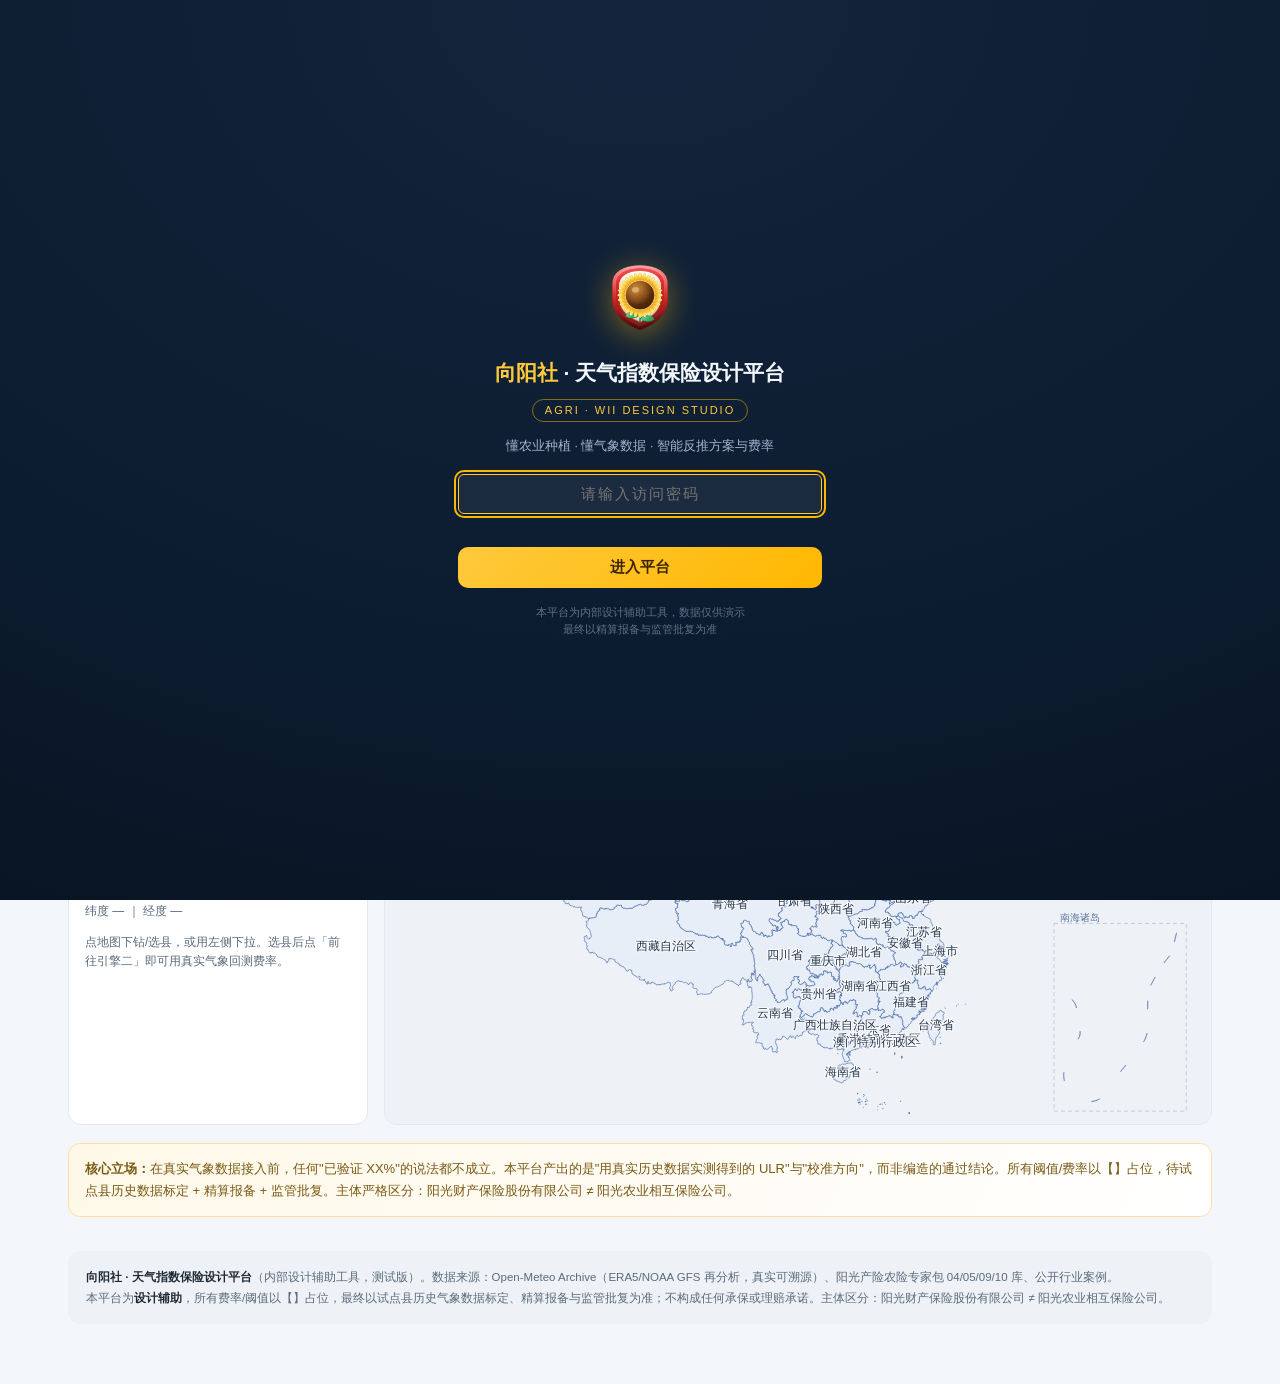
==== index.html @ 11b44c89 "天气指数保险设计平台 · 34 作物物候引擎首版" ====
<!DOCTYPE html>
<html lang="zh-CN">
<head>
<meta charset="utf-8">
<meta name="viewport" content="width=device-width,initial-scale=1,viewport-fit=cover">
<title>向阳社 · 天气指数保险设计平台</title>
<meta name="description" content="懂农业种植、懂气象数据：需求反推保险方案、方案测算保险费率">
<link rel="stylesheet" href="assets/css/app.css">
<!-- 访问门禁（须最先加载，登录前挡住页面） -->
<script src="assets/js/gate.js"></script>
<style id="cm-style">
.cropmap{border:1px solid #2c3e50;border-radius:8px;padding:10px 12px;background:#12181f;color:#dfe6ee;font-size:13px}
.cm-head{font-weight:700;font-size:14px;margin-bottom:4px;color:#fff}
.cm-sum{font-weight:400;color:#7fb3d5;font-size:12px;margin-left:8px}
.cm-note{color:#9aa7b4;font-size:12px;margin-bottom:8px;line-height:1.5}
.cm-table{width:100%;border-collapse:collapse;font-size:12px}
.cm-table th{text-align:left;padding:4px 6px;border-bottom:1px solid #34495e;color:#8fa5b8;font-weight:600}
.cm-table td{padding:3px 6px;border-bottom:1px solid #1e2730}
.cm-table tr.cm-ok td:nth-child(6){color:#58d68d;font-weight:700}
.cm-table tr.cm-mid td:nth-child(6){color:#f5b041;font-weight:700}
.cm-table tr.cm-bad td:nth-child(6){color:#ec7063;font-weight:700}
.cm-table tr.cm-off td{color:#5d6d7e}
</style>
</head>
<body>

<header class="topbar">
  <div class="brand">
    <img class="brand-mark" src="assets/img/sunflower-logo.png" alt="向阳社">
    <div class="brand-txt">
      <div class="bn">向阳<em>社</em><span class="bn-sub"> · 天气指数保险设计平台</span></div>
      <div class="bs">Agri WII Design Studio · 懂种植 · 懂气象</div>
    </div>
  </div>
  <nav class="tabs">
    <div class="tab on" data-tab="overview"><span class="tb">总览</span></div>
    <div class="tab" data-tab="market"><span class="tb">行业方案库</span><b>2024-2025</b></div>
    <div class="tab" data-tab="reverse"><span class="tb">需求反推方案</span><b>引擎一</b></div>
    <div class="tab" data-tab="scheme"><span class="tb">方案设计器</span><b>一键成案</b></div>
    <div class="tab" data-tab="rate"><span class="tb">方案测算费率</span><b>引擎二</b></div>
    <div class="tab" data-tab="scenario"><span class="tb">需求场景</span><b>工作台</b></div>
    <div class="tab" data-tab="map"><span class="tb">选点地图</span><b>县级</b></div>
    <div class="tab" data-tab="method"><span class="tb">设计方法论</span></div>
  </nav>
  <div class="top-right">
    <span class="badge-ver">内部设计辅助</span>
    <div class="clock"><span id="clock-date">—</span><b id="clock-time">—</b></div>
    <button class="btn-exit" id="btn-exit" type="button">退出</button>
  </div>
</header>

<div class="main">

  <!-- ========== 总览 ========== -->
  <section class="view on" id="v-overview">
    <div class="hero">
      <h1>把<em>多年气象</em>与<em>作物物候</em>，变成可落地的天气指数保险方案</h1>
      <p>平台围绕两大核心能力构建：① 输入关键需求，反推指数类型、物候窗口、触发阈值与分段赔付函数；② 输入具体方案，调用真实历史气象回测终极赔付率(ULR)与 Bootstrap 费率区间。懂农业种植、懂气象数据，是设计辅助而非精算替代。</p>
      <div class="hero-tags">
        <span class="hero-tag">14 类作物物候 × 灾害耐受</span>
        <span class="hero-tag">6 类气象指数模板</span>
        <span class="hero-tag">6 类业务需求场景</span>
        <span class="hero-tag">全国县级合规边界（DataV 秒开）</span>
        <span class="hero-tag">一键方案设计器</span>
        <span class="hero-tag">Open-Meteo 真实再分析气象</span>
        <span class="hero-tag">Bootstrap 费率区间</span>
        <span class="hero-tag">基差风险农时治理</span>
      </div>
    </div>

    <div class="engine-wrap" style="margin-top:22px">
      <div class="panel">
        <h3>引擎一 · 需求反推方案</h3>
        <div class="ph-sub">输入：作物 / 区域 / 灾害 / 保额与关键需求</div>
        <div class="scroll-note">输出：推荐指数类型、关键物候窗口、触发阈值、分段赔付函数、经验费率区间、基差治理建议。一键送入引擎二测算真实费率。</div>
        <div class="btn-row"><button class="btn primary" onclick="switchTab('reverse')">去反推方案 →</button></div>
      </div>
      <div class="panel">
        <h3>引擎二 · 方案测算费率</h3>
        <div class="ph-sub">输入：县区 / 保险期间 / 责任 / 触发阈值 / 分段赔付 / 保额</div>
        <div class="scroll-note">输出：真实历史回测的期望年赔付率、纯费率 Bootstrap 区间、建议综合费率、ULR 与校准建议、逐年赔付率图。数据真实可溯源（非模拟）。</div>
        <div class="btn-row"><button class="btn primary" onclick="switchTab('rate')">去测算费率 →</button></div>
      </div>
    </div>

    <div class="home-map-card">
      <div class="sec-h">业务区域选点地图（全国 · 合规边界）</div>
      <div class="sec-sub">省 → 市 → 县 下钻选点，自动取县级质心填入费率引擎。边界数据：DataV.GeoAtlas（基于国家基础地理信息标准），不依赖外部瓦片底图，秒开稳定。</div>
      <div class="map-wrap">
        <div class="map-side">
          <div class="field"><label>省</label><select id="hm-prov"><option>加载中…</option></select></div>
          <div class="field"><label>市</label><select id="hm-city"><option>—</option></select></div>
          <div class="field"><label>县 / 区</label><select id="hm-county"><option>—</option></select></div>
          <div class="map-sel">已选：<b id="hm-sel">未选择</b></div>
          <div class="map-coord">纬度 <span id="hm-lat">—</span> ｜ 经度 <span id="hm-lon">—</span></div>
          <div class="btn-row" id="hm-action" style="display:none"><button class="btn primary" onclick="switchTab('rate')">前往引擎二测算 →</button></div>
          <div class="scroll-note" id="home-map-status"></div>
          <div class="scroll-note">点地图下钻/选县，或用左侧下拉。选县后点「前往引擎二」即可用真实气象回测费率。</div>
        </div>
        <div class="map-main">
          <div class="map-toolbar"><button class="btn ghost sm" id="hm-back">返回上级</button></div>
          <canvas id="homemap" class="map-canvas"></canvas>
        </div>
      </div>
    </div>

    <div class="callout" style="margin-top:18px">
      <b>核心立场：</b>在真实气象数据接入前，任何"已验证 XX%"的说法都不成立。本平台产出的是"用真实历史数据实测得到的 ULR"与"校准方向"，而非编造的通过结论。所有阈值/费率以【】占位，待试点县历史数据标定 + 精算报备 + 监管批复。主体严格区分：阳光财产保险股份有限公司 ≠ 阳光农业相互保险公司。
    </div>
  </section>

  <!-- ========== 行业方案库 ========== -->
  <section class="view" id="v-market">
    <div class="sec-h">市面天气指数保险设计方案库</div>
    <div class="sec-sub">基于公开资料梳理（2024-2025 国内试点 + 印度 RWBCIS / 肯尼亚 / 墨西哥 等），用于对标与启发，非本公司产品承诺。</div>
    <div class="market-filter" id="market-filter">
      <label>范围 <select id="mf-scope">
        <option value="">全部</option><option value="国内">国内试点/政策</option><option value="国际">国际</option><option value="方法论">方法论</option></select></label>
      <label>关键词 <input id="mf-kw" type="text" placeholder="作物/灾害，如 水稻/连阴雨"></label>
      <span class="mf-count" id="mf-count"></span>
    </div>
    <div class="market-grid" id="market-grid"></div>
  </section>

  <!-- ========== 引擎一：需求反推方案 ========== -->
  <section class="view" id="v-reverse">
    <div class="sec-h">引擎一 · 需求反推保险方案</div>
    <div class="sec-sub">输入关键需求，反推可落地的天气指数保险方案（纯气象指数触发，遥感仅作校验/校准与佐证）。</div>
    <div class="engine-wrap">
      <div class="panel">
        <h3>关键需求输入</h3>
        <div class="ph-sub">越少信息也能反推；越具体反推越准</div>
        <div class="field"><label>作物</label><select id="rv-crop"></select></div>
        <div class="field"><label>区域气候带（选县自动匹配，亦可手选）</label><select id="rv-zone"></select></div>
        <div class="field"><label>目标区域（省 → 市 → 县，细分到县）</label>
          <div class="row3" style="margin-bottom:5px">
            <select id="rv-prov"><option value="">省</option></select>
            <select id="rv-city"><option value="">市</option></select>
            <select id="rv-county"><option value="">县/区</option></select>
          </div>
          <div class="scroll-note" id="rv-geo-status" style="margin-top:4px">选县后自动匹配气候带，坐标自动送入引擎二取该县真实历史气象</div>
        </div>
        <div class="field"><label>主要灾害（可多选 · 组合设计）</label>
          <div class="chips" id="rv-perils">
            <label class="chip"><input type="checkbox" value="drought" checked>干旱/亏缺</label>
            <label class="chip"><input type="checkbox" value="frost">低温霜冻</label>
            <label class="chip"><input type="checkbox" value="heat">高温热害</label>
            <label class="chip"><input type="checkbox" value="rainy">连阴雨渍涝</label>
            <label class="chip"><input type="checkbox" value="storm">暴雨洪涝</label>
            <label class="chip"><input type="checkbox" value="wind">大风倒伏</label>
          </div>
        </div>
        <div class="field"><label>方案类型（理赔阈值形态）</label><select id="rv-paytype">
          <option value="step">阶梯型理赔阈值（分档查表 · 市场主流）</option>
          <option value="linear">线性理赔阈值（触发→退出线性折算 · RWBCIS式）</option></select></div>
        <div class="field"><label>目标保额（元/亩）</label><input id="rv-sum" type="number" value="400" min="50" step="50"></div>
        <div class="field"><label>期望费率上限（%，可选）</label><input id="rv-cap" type="number" value="" min="0" step="0.5" placeholder="如 6"></div>
        <div class="field"><label>参保对象</label><select id="rv-insured">
          <option>小农户</option><option>种植大户/家庭农场</option><option>合作社/新型经营主体</option><option>制种/龙头企业</option></select></div>
        <div class="check"><input type="checkbox" id="rv-policy" checked><label for="rv-policy" style="margin:0">是否叠加政策性补贴框架</label></div>
        <div class="btn-row" style="margin-top:14px"><button class="btn primary" id="rv-go">反推方案</button>
          <button class="btn ghost" onclick="document.getElementById('reverse-out').style.display='none'">清空</button></div>
      </div>
      <div class="panel">
        <h3>反推结果</h3>
        <div class="ph-sub">方案默认阈值以【】占位，待历史气象标定</div>
        <div id="reverse-out" style="display:none"></div>
        <div id="reverse-empty" class="scroll-note">在左侧填写需求后点击「反推方案」。例如：水稻 + 长江中下游（可细分到县）+ 连阴雨（可多选灾害）+ 保额400 + 阶梯/线性，即可得到抽穗—灌浆窗口的连阴雨指数方案，附全生育期农事农时历与真实受灾机理。</div>
      </div>
    </div>
  </section>

  <!-- ========== 方案设计器 ========== -->
  <section class="view" id="v-scheme">
    <div class="sec-h">方案设计器 · 一键成案（反推 + 真实气象回测校准）</div>
    <div class="sec-sub">输入县（选县自动取县级质心坐标，气象回测走 Open-Meteo 真实再分析，约 25km 网格）、作物、主害/次害、物候窗口、保额与承保面积，平台自动反推指数方案并用历史气象回测校准费率，产出一份可导出/打印的天气指数保险方案。</div>
    <div class="rate-grid">
      <div class="panel">
        <h3>设计输入</h3>
        <div class="field"><label>目标县（选县自动取质心坐标，在线回测）</label>
          <select id="sd-county"><option value="">— 手动输入经纬度 —</option></select></div>
        <div class="row2" style="margin-bottom:10px">
          <div class="field" style="margin:0"><label>纬度(可覆盖)</label><input id="sd-lat" type="number" step="0.01" placeholder="如 29.47"></div>
          <div class="field" style="margin:0"><label>经度(可覆盖)</label><input id="sd-lon" type="number" step="0.01" placeholder="如 119.28"></div>
        </div>
        <div class="field"><label>作物</label><select id="sd-crop"></select>
          <div style="margin-top:6px"><button type="button" class="ghost sm" id="cm-toggle">查看 34 个作物能力总览 ▾</button></div>
        </div>
        <div id="crop-map" style="display:none;margin:10px 0 4px"></div>
        <div class="field"><label>主害风险</label><select id="sd-peril">
          <option value="drought">干旱/降水亏缺</option><option value="frost">低温霜冻</option>
          <option value="heat">高温热害</option><option value="rainy">连阴雨渍涝</option>
          <option value="storm">暴雨洪涝</option><option value="wind">大风倒伏</option></select></div>
        <div class="field"><label>次害风险（可选 · 多责合计）</label><select id="sd-peril2"></select></div>
        <div class="row2" style="margin-bottom:10px">
          <div class="field" style="margin:0"><label>窗口起(月/日)</label>
            <div style="display:flex;gap:6px"><input id="sd-m1" type="number" value="7" min="1" max="12" style="width:46%"><input id="sd-d1" type="number" value="1" min="1" max="31" style="width:46%"></div></div>
          <div class="field" style="margin:0"><label>窗口止(月/日)</label>
            <div style="display:flex;gap:6px"><input id="sd-m2" type="number" value="10" min="1" max="12" style="width:46%"><input id="sd-d2" type="number" value="15" min="1" max="31" style="width:46%"></div></div>
        </div>
        <div class="pheno-row">
          <button class="btn ghost sm" id="sd-pheno-btn" type="button">按物候推荐保险期间</button>
          <span class="pheno-hint" id="sd-pheno-hint">选好作物与主害后可一键按物候定窗口</span>
        </div>
        <div class="field"><label>目标保额（元/亩）</label><input id="sd-sum" type="number" value="400" min="50" step="50"></div>
        <div class="field"><label>承保面积（万亩，可选）</label><input id="sd-area" type="number" value="10" min="0" step="1"></div>
        <div class="sec-sub" style="margin-top:12px">或直接在地图上选县（省 → 市 → 县 下钻，点地图/下拉均可，自动回填经纬度与试点县）</div>
        <div class="map-wrap" style="margin-top:6px">
          <div class="map-side">
            <div class="field"><label>省</label><select id="sdm-prov"><option>加载中…</option></select></div>
            <div class="field"><label>市</label><select id="sdm-city"><option>—</option></select></div>
            <div class="field"><label>县 / 区</label><select id="sdm-county"><option>—</option></select></div>
            <div class="map-sel">已选：<b id="sdm-sel">未选择</b></div>
            <div class="map-coord">纬度 <span id="sdm-lat">—</span> ｜ 经度 <span id="sdm-lon">—</span></div>
            <div class="scroll-note" id="sdm-status"></div>
          </div>
          <div class="map-main">
            <div class="map-toolbar"><button class="btn ghost sm" id="sdm-back">返回上级</button></div>
            <canvas id="sdm-canvas" class="map-canvas"></canvas>
          </div>
        </div>
        <div class="field" style="margin-top:12px"><label>试算费率（%，可选）</label><input id="sd-trial" type="number" value="5" min="0" step="0.5" placeholder="用于算 ULR"></div>
        <div class="field"><label>绑定场景（可选）</label><select id="sd-scenario">
          <option value="">— 不绑定 —</option><option value="s1">s1 遴选/应标创新点</option><option value="s2">s2 县域特色险种立项</option>
          <option value="s3">s3 财政补贴与农户封顶</option><option value="s4">s4 基差风险评级治理</option>
          <option value="s5">s5 区域连片巨灾</option><option value="s6">s6 传统 vs 指数决策</option></select></div>
        <div class="btn-row" style="margin-top:14px"><button class="btn primary" id="sd-go">生成完整方案</button>
          <button class="btn ghost" id="sd-reset">清空</button></div>
      </div>
      <div class="panel">
        <h3>方案输出（可导出 JSON / 打印）</h3>
        <div class="ph-sub">反推方案 + 真实气象回测一键成案</div>
        <div id="scheme-out" style="display:none"></div>
        <div id="scheme-empty" class="scroll-note">在左侧填写设计输入后点击「生成完整方案」。可在地图上选县（自动取质心坐标与县名），或用顶部下拉选县；回测走 Open-Meteo 真实再分析气象，约数十秒。</div>
      </div>
    </div>
  </section>

  <!-- ========== 引擎二：方案测算费率 ========== -->
  <section class="view" id="v-rate">
    <div class="sec-h">引擎二 · 方案测算保险费率</div>
    <div class="sec-sub">输入具体方案，调用 Open-Meteo 真实历史气象回测 ULR，输出 Bootstrap 费率区间与校准建议。</div>
    <div class="preset-row">
      <button class="preset" id="preset-jiande">示例·建德晚稻连阴雨</button>
      <button class="preset" id="preset-gaotang">示例·高唐玉米高温</button>
      <button class="preset" id="preset-zhoukou">示例·周口小麦晚霜冻</button>
    </div>
    <div class="engine-wrap">
      <div class="panel">
        <h3>保险方案输入</h3>
        <div class="ph-sub">县区取真实坐标拉取历史气象</div>
        <div class="field"><label>县区 / 市（取坐标）</label><select id="rt-city"></select></div>
        <div class="field"><label>气象数据源</label><select id="rt-source">
          <option value="era5">ERA5 再分析（0.25°≈25km，四要素齐全）</option>
          <option value="era5land">ERA5-Land（0.1°≈11km，温度最优；降水走小时聚合）</option>
          <option value="power">NASA POWER（0.5°，GPCP 校正降水）</option>
          <option value="station">站点实测（需先导入 CSV）</option></select></div>
        <div class="callout" style="margin:6px 0 10px;font-size:12px">数据可信度三档自动判定：<b>E1 试算级</b>（单源未校正）→ <b>E2 参考级</b>（双源交叉 + 分位数映射校正）→ <b>E3 报送级</b>（导入站点实测 ≥20 年）。跑完回测在结果区标注等级与可用边界。</div>
        <div class="check" style="margin:2px 0 8px"><input type="checkbox" id="rt-qm" checked><label for="rt-qm" style="margin:0">启用逐月分位数映射校正（推荐 · 以 NASA POWER／GPCP 校正降水为参考，能校正尾部）</label></div>
        <div class="check" style="margin:2px 0 8px"><input type="checkbox" id="rt-proxy"><label for="rt-proxy" style="margin:0">启用县域多格点均值（5 点，降低单点采样误差）</label></div>
        <div class="field"><label>降水标量修正系数（粗调保留项 · 已启用分位数映射时保持 1.0）</label><input id="rt-pfac" type="number" step="0.01" value="1.0" min="0.5" max="1.5"></div>
        <div class="sec-sub" style="margin-top:12px">或直接在地图上选县（省 → 市 → 县 下钻，自动回填经纬度，替代下拉选市）</div>
        <div class="map-wrap" style="margin-top:6px">
          <div class="map-side">
            <div class="field"><label>省</label><select id="rtm-prov"><option>加载中…</option></select></div>
            <div class="field"><label>市</label><select id="rtm-city"><option>—</option></select></div>
            <div class="field"><label>县 / 区</label><select id="rtm-county"><option>—</option></select></div>
            <div class="map-sel">已选：<b id="rtm-sel">未选择</b></div>
            <div class="map-coord">纬度 <span id="rtm-lat">—</span> ｜ 经度 <span id="rtm-lon">—</span></div>
            <div class="scroll-note" id="rtm-status"></div>
          </div>
          <div class="map-main">
            <div class="map-toolbar"><button class="btn ghost sm" id="rtm-back">返回上级</button></div>
            <canvas id="rtm-canvas" class="map-canvas"></canvas>
          </div>
        </div>
        <div class="row2" style="margin-bottom:10px">
          <div class="field" style="margin:0"><label>手动纬度(覆盖)</label><input id="rt-lat" type="number" step="0.01" placeholder="如 29.47"></div>
          <div class="field" style="margin:0"><label>手动经度(覆盖)</label><input id="rt-lon" type="number" step="0.01" placeholder="如 119.28"></div>
        </div>
        <div class="field"><label>作物</label><select id="rt-crop"></select></div>
        <div class="field"><label>保险责任</label><select id="rt-peril"></select></div>
        <div class="field"><label>方案类型</label><select id="rt-paytype">
          <option value="step">阶梯型理赔阈值（分档查表）</option>
          <option value="linear">线性理赔阈值（触发→封顶线性折算）</option>
        </select></div>
        <div class="check" style="margin:6px 0 10px"><input type="checkbox" id="rt-multi"><label for="rt-multi" style="margin:0">多责任合计（同县同作物多灾种逐年叠加封顶100%）</label></div>
        <div id="rt-multi-box" style="display:none">
          <div class="field"><label>次害责任</label><select id="rt-peril2"></select></div>
          <div class="field" id="rt-ratio2-box"><label>次害阶梯赔付比例表</label><div id="rt-ratio2"></div></div>
          <div class="field" id="rt-linear2-box" style="display:none"><label>次害线性赔付参数</label><div id="rt-linear2"></div></div>
        </div>
        <div class="field"><label>保险期间（月/日）</label>
          <div class="row4">
            <input id="rt-m1" type="number" min="1" max="12" placeholder="起月">
            <input id="rt-d1" type="number" min="1" max="31" placeholder="起日">
            <input id="rt-m2" type="number" min="1" max="12" placeholder="止月">
            <input id="rt-d2" type="number" min="1" max="31" placeholder="止日">
          </div>
        </div>
        <div class="pheno-row">
          <button class="btn ghost sm" id="rt-pheno-btn" type="button">按物候推荐保险期间</button>
          <span class="pheno-hint" id="rt-pheno-hint">选好作物与主害后可一键按物候定窗口</span>
        </div>
        <div class="field"><label>单位保额（元/亩）</label><input id="rt-sum" type="number" value="400" min="50" step="50"></div>
        <div class="row2" style="margin-bottom:10px">
          <div class="field" style="margin:0"><label>纯风险损失率（%，定价目标）</label><input id="rt-trial" type="number" value="5" min="0" step="0.5"></div>
          <div class="field" style="margin:0"><label>成本比例（%，可填）</label><input id="rt-cost" type="number" value="75" min="10" max="100" step="1"></div>
        </div>
        <div class="field"><label>保险费率（% = 纯风险损失率 ÷ 成本比例，自动）</label><input id="rt-prerate" type="text" readonly placeholder="自动计算"></div>
        <div class="field"><label>历史回测年数</label><select id="rt-years">
          <option value="10">10 年</option><option value="15">15 年</option><option value="20" selected>20 年</option><option value="25">25 年</option></select></div>
        <div class="field"><label>历史单产（可选 · 用于指数—产量 R² 与最优阈值标定）</label>
          <div class="btn-row" style="margin:4px 0 6px">
            <button class="btn ghost sm" id="rt-ytpl" type="button">下载单产模板 CSV</button>
            <label class="btn ghost sm" for="rt-yfile" style="cursor:pointer">导入 CSV</label>
            <input id="rt-yfile" type="file" accept=".csv,.txt" style="display:none">
          </div>
          <textarea id="rt-yield" rows="2" style="width:100%;font-size:12px" placeholder="导入后自动填充；也可直接粘贴单产值（逗号分隔，与回测年序同序，旧→新）"></textarea>
          <div id="rt-ycheck" class="ynote"></div>
        </div>
        <div class="field"><label>触发参数</label><div id="rt-peril-params"></div></div>
        <div class="field" id="rt-ratio-box"><label>阶梯赔付比例表（触发阈值 → 赔付占保额比例，分档查表）</label><div id="rt-ratio"></div></div>
        <div class="field" id="rt-linear-box" style="display:none"><label>线性赔付参数（起赔 → 全赔 连续线性折算，封顶 100%）</label><div id="rt-linear"></div></div>
        <div class="btn-row"><button class="btn primary" id="rt-run">运行回测</button>
          <button class="btn ghost" id="rt-reset">重置</button></div>
        <div class="scroll-note" style="margin-top:6px">需联网环境（Open-Meteo / NASA POWER 均支持跨域）。回测按年拉取真实气象；启用分位数映射时会额外标定 5 年参考序列，约数十秒。</div>
      </div>
      <div class="panel">
        <h3>费率回测结果</h3>
        <div class="ph-sub">真实气象回测 · 非模拟</div>
        <div id="rt-prog" style="display:none"></div>
        <div id="rate-out" style="display:none"></div>
        <div id="rate-empty" class="scroll-note">填入方案或点上方示例后点击「运行回测」。引擎会逐年拉取真实气象，按你的触发规则计算赔付率并 Bootstrap 出费率区间。</div>
      </div>
    </div>
  </section>

  <!-- ========== 选点地图（县级） ========== -->
  <section class="view" id="v-map">
    <div class="sec-h">县级选点地图（全国 · 合规边界）</div>
    <div class="sec-sub">省 → 市 → 县 三级下钻选取目标县区，自动填入「方案测算费率」经纬度；亦可在地图上点击取点。边界数据：DataV.GeoAtlas（基于国家基础地理信息标准），不依赖外部瓦片底图，秒开稳定。</div>
    <div class="map-wrap">
      <div class="map-side">
        <div class="field"><label>省</label><select id="mp-prov"><option>加载中…</option></select></div>
        <div class="field"><label>市</label><select id="mp-city"><option>—</option></select></div>
        <div class="field"><label>县 / 区</label><select id="mp-county"><option>—</option></select></div>
        <div class="map-sel">已选：<b id="mp-sel">未选择</b></div>
        <div class="map-coord">纬度 <span id="mp-lat">—</span> ｜ 经度 <span id="mp-lon">—</span></div>
        <div class="btn-row">
          <button class="btn primary" id="mp-apply">填入方案测算费率</button>
          <button class="btn ghost" id="mp-reset">清空</button>
        </div>
        <div class="scroll-note" id="map-status"></div>
        <div class="scroll-note">DataV 行政边界质心（GCJ-02）直接喂入 Open-Meteo（约 25km 网格）误差可忽略；精算报备仍须以县站观测标定。</div>
      </div>
      <div class="map-main">
        <div class="map-toolbar"><button class="btn ghost sm" id="mp-back">返回上级</button></div>
        <canvas id="pickmap" class="map-canvas"></canvas>
      </div>
    </div>
  </section>

  <!-- ========== 需求场景工作台 ========== -->
  <section class="view" id="v-scenario">
    <div class="sec-h">需求场景工作台</div>
    <div class="sec-sub">把工具嵌进阳光财险农险合伙人的真实业务动作。点场景卡片：遴选/特色立项会预填并反推方案；财政封顶/基差评级/区域巨灾/决策对照直接打开测算器。</div>
    <div class="scenario-cards" id="scenario-cards"></div>
    <div class="sc-stage" id="sc-stage"></div>
  </section>

  <!-- ========== 方法论 ========== -->
  <section class="view" id="v-method">
    <div class="sec-h">天气指数保险设计方法论（9 步流水线）</div>
    <div class="sec-sub">源自气象指数保险设计器方法论与农险专家包 04/05/09/10 库；纯气象指数导向，基差靠农时物候匹配治理。</div>
    <div class="callout">纯天气指数边界（刚性）：本品不采用产量/遥感双触发赔付条件，遥感仅作设计期校验/校准与对农户、监管的直观佐证。核心敌人是基差风险，治理主轴是农时物候精准匹配。</div>
    <div id="method-steps"></div>
    <div class="sec-h" style="margin-top:24px">灾害 → 指数 → 阈值方向 速查</div>
    <div class="res-block" style="background:#fff;border:1px solid var(--line);border-radius:12px;padding:14px 16px">
      <div class="rb-b"><table class="mini" id="method-quick"><tr><th>灾害</th><th>推荐指数</th><th>基准变量</th><th>阈值方向</th><th>卡点窗口</th></tr></table></div>
    </div>
    <div class="sec-h" style="margin-top:24px">政策合规锚定</div>
    <div class="res-block" style="background:#fff;border:1px solid var(--line);border-radius:12px;padding:14px 16px">
      <div class="rb-b">金发〔2024〕35号（双精准）/ 银保监规〔2023〕4号（精算规定）/ 银保监规〔2022〕4号（承保理赔办法）/ JR/T 0180-2019 / T/IAC CARMS 55—2025（起草单位为阳光农互，非阳光产险）。费率与阈值以【】占位，待试点县历史数据标定 + 监管批复；对外材料不夸大收益、不暗示"无灾返保费"等违规表述。</div>
    </div>
  </section>

  <footer class="foot">
    <b>向阳社 · 天气指数保险设计平台</b>（内部设计辅助工具，测试版）。数据来源：Open-Meteo Archive（ERA5/NOAA GFS 再分析，真实可溯源）、阳光产险农险专家包 04/05/09/10 库、公开行业案例。<br>
    本平台为<b>设计辅助</b>，所有费率/阈值以【】占位，最终以试点县历史气象数据标定、精算报备与监管批复为准；不构成任何承保或理赔承诺。主体区分：阳光财产保险股份有限公司 ≠ 阳光农业相互保险公司。
  </footer>

</div>

<!-- 脚本：知识库 → 引擎一/二 → 主控 -->
<script src="assets/js/knowledge.js"></script>
<script src="assets/js/crops-extra.js"></script>
<script src="assets/js/phenology.js"></script>
<script src="assets/js/pheno-data.js"></script>
<script src="assets/js/pheno-data-batchAB.js"></script>
<script src="assets/js/engine-reverse.js"></script>
<script src="assets/js/calibrate.js"></script>
<script src="assets/js/providers.js"></script>
<script src="assets/js/qc.js"></script>
<script src="assets/js/engine-rate.js"></script>
<script src="assets/js/map.js"></script>
<script src="assets/js/engine-scenario.js"></script>
<script src="assets/js/engine-scheme.js"></script>
<script src="assets/js/app.js"></script>
</body>
</html>
---- assets/css/app.css ----
:root{
  --navy:#0c1c30; --navy2:#12263f; --navy3:#1b3354;
  --gold:#FFC93C; --gold2:#FFB800; --gold-soft:#ffe6a3;
  --teal:#2e9b8b; --blue:#2f6fb0; --red:#c0392b; --org:#e0792e; --grn:#3b9b6b;
  --ink:#1f2933; --sub:#5b6b7b; --line:#e3e8ef; --bg:#f3f6fa; --card:#ffffff;
}
*{box-sizing:border-box;margin:0;padding:0}
html,body{height:100%}
body{font-family:-apple-system,BlinkMacSystemFont,"PingFang SC","Microsoft YaHei",sans-serif;
  background:var(--bg);color:var(--ink);line-height:1.6;-webkit-font-smoothing:antialiased}
a{color:var(--blue);text-decoration:none}

/* ---------- 门禁 ---------- */
#sfGate{position:fixed;inset:0;z-index:99999;background:radial-gradient(120% 120% at 50% 0%,#13243c 0%,#0c1c30 60%,#081320 100%);
  display:grid;place-items:center;font-family:inherit}
.gate-card{width:min(380px,calc(100% - 40px));text-align:center;padding:8px}
.gate-logo{width:72px;height:72px;filter:drop-shadow(0 6px 16px rgba(255,184,0,.45))}
.gate-title{color:var(--gold);font-size:21px;font-weight:800;margin:14px 0 6px}
.gate-title span{color:var(--gold)}
.gate-title .gate-sub{color:#f2f7fc;font-weight:600}
.gate-badge{display:inline-block;color:var(--gold);font-size:11px;letter-spacing:2px;border:1px solid rgba(255,184,0,.5);
  padding:2px 12px;border-radius:999px;margin-bottom:14px}
.gate-tip{color:#9fb4cc;font-size:12.5px;margin-bottom:18px}
.gate-input{width:100%;padding:11px 14px;border-radius:10px;border:1px solid rgba(120,170,220,.3);
  background:rgba(255,255,255,.06);color:#eef4fb;font-size:14.5px;outline:none;text-align:center;letter-spacing:2px}
.gate-input:focus{border-color:var(--gold)}
.gate-msg{color:#ff9090;font-size:12px;min-height:18px;margin-top:9px}
.gate-btn{width:100%;margin-top:6px;padding:11px;border-radius:10px;border:0;cursor:pointer;
  background:linear-gradient(135deg,var(--gold),var(--gold2));color:#3b2300;font-size:14.5px;font-weight:800}
.gate-btn:active{transform:translateY(1px)}
.gate-foot{color:#5d7086;font-size:10.5px;margin-top:16px;line-height:1.6}

/* ---------- 顶栏（深红横幅 · 参考农险预警平台风格） ---------- */
.topbar{position:sticky;top:0;z-index:50;display:flex;align-items:center;gap:18px;
  background:linear-gradient(120deg,#8f1c22 0%,#a3242b 55%,#7c151b 100%);
  padding:0 18px;height:60px;box-shadow:0 2px 10px rgba(60,8,10,.35)}
.brand{display:flex;align-items:center;gap:11px;flex-shrink:0}
.brand-mark{width:40px;height:40px;border-radius:50%;background:#fff;padding:3px;
  box-shadow:0 0 0 2px rgba(255,255,255,.55),0 2px 8px rgba(40,5,8,.4);object-fit:contain}
.brand-txt .bn{color:var(--gold);font-size:16px;font-weight:800;letter-spacing:.5px}
.brand-txt .bn em{color:var(--gold);font-style:normal}
.brand-txt .bn .bn-sub{color:#fff;font-weight:600;letter-spacing:0}
.brand-txt .bs{color:rgba(255,255,255,.72);font-size:10.5px;letter-spacing:.5px}
.tabs{display:flex;gap:4px;margin-left:6px;flex:1;overflow-x:auto}
.tab{display:flex;flex-direction:column;align-items:center;justify-content:center;padding:6px 14px;border-radius:8px;
  color:rgba(255,255,255,.78);font-size:13px;cursor:pointer;white-space:nowrap;border:1px solid transparent;transition:.15s}
.tab b{font-size:9px;color:var(--gold);font-weight:600}
.tab:hover{background:rgba(255,255,255,.10);color:#fff}
.tab.on{background:rgba(255,255,255,.16);color:#fff;border-color:rgba(255,255,255,.45)}
.top-right{display:flex;align-items:center;gap:12px;flex-shrink:0}
.btn-exit{border:1px solid rgba(255,255,255,.65);background:rgba(255,255,255,.12);color:#fff;
  font-size:12.5px;font-weight:600;padding:5px 16px;border-radius:7px;cursor:pointer;transition:.15s;letter-spacing:1px}
.btn-exit:hover{background:#fff;color:#8f1c22}
.clock{color:#9fb4cc;font-size:12px;text-align:right;line-height:1.2}
.clock b{color:#fff;font-size:13px}
.badge-ver{background:#ff9d2e;color:#4a2500;font-size:11px;font-weight:700;padding:3px 10px;border-radius:999px;border:1px solid #ffb95e}

/* ---------- 视图 ---------- */
.main{max-width:1180px;margin:0 auto;padding:22px 18px 60px}
.view{display:none;animation:fade .25s ease}
.view.on{display:block}
@keyframes fade{from{opacity:0;transform:translateY(6px)}to{opacity:1;transform:none}}
.hero{background:linear-gradient(120deg,var(--navy2),var(--navy3));border-radius:16px;padding:26px 28px;color:#fff;position:relative;overflow:hidden}
.hero:after{content:"";position:absolute;right:-40px;top:-40px;width:200px;height:200px;
  background:radial-gradient(circle,rgba(255,201,60,.22),transparent 70%)}
.hero h1{font-size:24px;font-weight:800}
.hero h1 em{color:var(--gold);font-style:normal}
.hero p{color:#bcccdf;margin-top:8px;font-size:13.5px;max-width:680px}
.hero-tags{margin-top:16px;display:flex;gap:8px;flex-wrap:wrap}
.hero-tag{background:rgba(255,255,255,.08);border:1px solid rgba(255,255,255,.14);color:#dce6f2;
  font-size:12px;padding:5px 12px;border-radius:999px}

.sec-h{font-size:15px;font-weight:800;color:var(--ink);margin:26px 0 12px;display:flex;align-items:center;gap:8px}
.sec-h:before{content:"";width:4px;height:16px;background:var(--gold);border-radius:2px;display:inline-block}
.sec-sub{color:var(--sub);font-size:12.5px;margin:-6px 0 14px}

/* 引擎卡片 */
.engine-wrap{display:grid;grid-template-columns:340px 1fr;gap:18px}
@media(max-width:880px){.engine-wrap{grid-template-columns:1fr}}
.panel{background:var(--card);border:1px solid var(--line);border-radius:14px;padding:18px}
.panel h3{font-size:14px;margin-bottom:4px}
.panel .ph-sub{color:var(--sub);font-size:12px;margin-bottom:14px}
.field{margin-bottom:13px}
.field label{display:block;font-size:12px;color:var(--sub);margin-bottom:5px;font-weight:600}
.field input,.field select{width:100%;padding:9px 11px;border:1px solid var(--line);border-radius:9px;font-size:13.5px;
  background:#fbfdff;color:var(--ink);outline:none}
.field input:focus,.field select:focus{border-color:var(--gold)}
.row2{display:grid;grid-template-columns:1fr 1fr;gap:10px}
.row4{display:grid;grid-template-columns:repeat(4,1fr);gap:8px}
.btn{display:inline-block;padding:10px 16px;border-radius:10px;border:0;cursor:pointer;font-size:13.5px;font-weight:700}
.btn.primary{background:linear-gradient(135deg,var(--gold),var(--gold2));color:#3b2300}
.btn.primary:active{transform:translateY(1px)}
.btn.ghost{background:#eef2f7;color:var(--ink);border:1px solid var(--line)}
.btn-row{display:flex;gap:10px;margin-top:6px;flex-wrap:wrap}
.check{display:flex;align-items:center;gap:8px;font-size:13px;color:var(--ink);margin-top:4px}
.check input{width:auto}

/* 结果区 */
.res-head{font-size:16px;font-weight:800;color:var(--navy2);margin-bottom:14px;
  border-left:4px solid var(--gold);padding-left:10px}
.res-grid{display:grid;grid-template-columns:repeat(2,1fr);gap:12px;margin-bottom:14px}
@media(max-width:620px){.res-grid{grid-template-columns:1fr}}
.rc{background:#fbfdff;border:1px solid var(--line);border-radius:11px;padding:13px 14px}
.rc-t{font-size:12px;color:var(--sub);font-weight:600}
.rc-v{font-size:15.5px;font-weight:800;color:var(--navy2);margin:4px 0 3px}
.rc-s{font-size:12px;color:var(--sub);line-height:1.55}
.res-block{background:#fff;border:1px solid var(--line);border-radius:12px;padding:14px 16px;margin-bottom:12px}
.rb-h{font-size:13.5px;font-weight:800;color:var(--ink);margin-bottom:8px}
.rb-b{font-size:13px;color:#33414f;line-height:1.7}
.res-actions{display:flex;gap:10px;margin:14px 0 10px;flex-wrap:wrap}
.note-sm{font-size:11.5px;color:var(--sub);margin-top:8px;line-height:1.6;border-top:1px dashed var(--line);padding-top:7px}
.refrow{background:#fbfdff;border:1px solid var(--line);border-left:3px solid var(--gold);border-radius:9px;padding:9px 11px;margin-top:8px;font-size:12px;line-height:1.6;color:#33414f}
.refrow b{color:var(--navy2)}
.reftb{width:100%;border-collapse:collapse;font-size:11.5px;margin-bottom:5px}
.reftb th,.reftb td{border:1px solid var(--line);padding:5px 8px;text-align:left;vertical-align:top;line-height:1.55}
.reftb th{background:#f0f4f9;color:var(--navy2);font-weight:700;white-space:nowrap;width:86px}
.warn{background:#fff6e6;border:1px solid #ffe0a3;color:#9a6b16;border-radius:10px;padding:10px 12px;font-size:12.5px;margin-bottom:12px}

/* KPI */
.kpi-row{display:grid;grid-template-columns:repeat(4,1fr);gap:12px;margin-bottom:12px}
@media(max-width:760px){.kpi-row{grid-template-columns:repeat(2,1fr)}}
.kpi{background:#fff;border:1px solid var(--line);border-radius:12px;padding:13px 14px}
.kpi-t{font-size:11.5px;color:var(--sub);font-weight:600;line-height:1.4}
.kpi-v{font-size:19px;font-weight:800;color:var(--navy2);margin:5px 0 3px}
.kpi-s{font-size:11px;color:var(--sub);line-height:1.45}

/* 迷你表 */
table.mini{width:100%;border-collapse:collapse;font-size:12.5px;margin-top:4px}
table.mini th,table.mini td{border:1px solid var(--line);padding:6px 9px;text-align:left}
table.mini th{background:#f0f4f9;color:var(--sub);font-weight:600;width:55%}

/* 进度 */
#rt-prog{background:#fff;border:1px solid var(--line);border-radius:12px;padding:16px;margin-bottom:14px}
.prog-t{font-size:13px;font-weight:700;color:var(--navy2)}
.prog-bar{height:9px;background:#eef2f7;border-radius:999px;overflow:hidden;margin:10px 0 6px}
.prog-bar i{display:block;height:100%;width:0;background:linear-gradient(90deg,var(--gold),var(--gold2));transition:width .3s}
.prog-s{font-size:12px;color:var(--sub)}
.prog-err{color:var(--red);font-size:13px;line-height:1.7}

/* 费率表单专属 */
.rt-hint{font-size:12px;color:var(--sub);background:#f7fafc;border:1px solid var(--line);border-radius:9px;padding:9px 11px;margin-bottom:8px;line-height:1.6}
.rt-l{font-size:12.5px;color:var(--ink);display:flex;align-items:center;gap:8px;margin-bottom:8px}
.rt-i{width:84px;padding:7px 9px;border:1px solid var(--line);border-radius:8px;font-size:13px}
.rt-re-head{font-size:12px;color:var(--sub);font-weight:600;margin-bottom:7px}
.rt-re-row{display:flex;align-items:center;gap:7px;margin-bottom:6px}
.rt-arrow{color:var(--sub)}
.rt-del{background:#fdecea;color:var(--red);border:0;border-radius:7px;width:26px;height:26px;cursor:pointer;font-size:14px}
.rt-add{background:#eef2f7;color:var(--ink);border:1px solid var(--line);border-radius:8px;padding:6px 12px;cursor:pointer;font-size:12.5px;margin-top:2px}
.preset-row{display:flex;gap:8px;flex-wrap:wrap;margin-bottom:14px}
.preset{background:#fbfdff;border:1px dashed var(--teal);color:var(--teal);border-radius:9px;padding:7px 12px;font-size:12px;cursor:pointer;font-weight:600}
.preset:hover{background:#eefaf7}

/* 行业方案库 */
.market-grid{display:grid;grid-template-columns:repeat(2,1fr);gap:14px}
@media(max-width:760px){.market-grid{grid-template-columns:1fr}}
.mcard{background:#fff;border:1px solid var(--line);border-radius:13px;padding:15px 16px;transition:.15s}
.mcard:hover{box-shadow:0 4px 16px rgba(20,40,80,.08);border-color:#cfd9e6}
.mcard .mt{display:flex;align-items:center;gap:6px;margin-bottom:6px;flex-wrap:wrap}
.mtag{font-size:10.5px;font-weight:700;padding:2px 8px;border-radius:999px}
.mtag.dom{background:#fdeede;color:#b9722a}.mtag.intl{background:#e7f0fb;color:#2f6fb0}.mtag.met{background:#eef2f7;color:#5b6b7b}
.ptag{font-size:10px;font-weight:700;padding:2px 8px;border-radius:999px;white-space:nowrap}
.ptag.step{background:#eaf6f2;color:#2e9b8b}
.ptag.linear{background:#efe8f7;color:#7b54c4}
.mcard h4{font-size:14.5px;color:var(--navy2);flex:1;min-width:0}
.mcard .mo{font-size:11.5px;color:var(--sub);margin-bottom:8px}
.mcard .mk{font-size:12.5px;color:#33414f;line-height:1.65}
.mcard .mk b{color:var(--ink)}
.mcard .mn{font-size:11.5px;color:var(--sub);margin-top:7px;border-top:1px dashed var(--line);padding-top:7px;line-height:1.6}
.mdtoggle{margin-top:9px;background:#f3f6fa;border:1px solid var(--line);border-radius:8px;padding:5px 11px;font-size:11.5px;color:var(--navy2);cursor:pointer;font-weight:700}
.mdtoggle:hover{background:#eaf0f7}
.mdetail{margin-top:8px;background:#fbfdff;border:1px dashed var(--line);border-radius:9px;padding:10px 12px;font-size:12px;line-height:1.7;color:#33414f}
.mdetail .md-row{margin-bottom:8px}
.mdetail .md-row:last-child{margin-bottom:0}
.mdetail b{display:block;color:var(--navy2);margin-bottom:2px;font-size:11.5px}
.claimtb{width:100%;border-collapse:collapse;font-size:11.5px;margin-top:4px}
.claimtb th,.claimtb td{border:1px solid var(--line);padding:5px 8px;text-align:left;vertical-align:top;line-height:1.55}
.claimtb th{background:#f0f4f9;color:var(--navy2);font-weight:700;white-space:nowrap}
.claimtb td:first-child{color:var(--navy2);font-weight:600;white-space:nowrap}
.claimtb tr:nth-child(even) td{background:#f8fafc}
.claim-note{font-size:10.5px;color:var(--sub);margin-top:5px;line-height:1.5}

/* 方法论 */
.step{display:flex;gap:12px;background:#fff;border:1px solid var(--line);border-radius:11px;padding:12px 14px;margin-bottom:9px}
.step .sn{flex-shrink:0;width:30px;height:30px;border-radius:8px;background:var(--navy2);color:var(--gold);
  display:grid;place-items:center;font-weight:800;font-size:13px}
.step .st{font-size:13px;color:#33414f;line-height:1.6}
.callout{background:linear-gradient(120deg,#fff8e8,#fff);border:1px solid #ffe0a3;border-radius:12px;padding:14px 16px;font-size:13px;color:#7a5a14;line-height:1.7;margin-bottom:14px}

/* 页脚 */
.foot{margin-top:34px;background:#eef2f7;border-radius:12px;padding:16px 18px;font-size:11.5px;color:var(--sub);line-height:1.8}
.foot b{color:var(--ink)}
.scroll-note{font-size:12px;color:var(--sub);margin-bottom:10px}

/* 选点地图 */
.map-wrap{display:grid;grid-template-columns:300px 1fr;gap:16px;margin-top:6px}
.map-side{background:#fff;border:1px solid var(--line);border-radius:13px;padding:16px}
.map-side .field{margin-bottom:10px}
.map-sel{font-size:13px;margin:10px 0 4px;color:var(--ink)}
.map-sel b{color:var(--navy2)}
.map-coord{font-size:12px;color:var(--sub);margin-bottom:12px}
.map-main{position:relative;border:1px solid var(--line);border-radius:13px;overflow:hidden;background:#eef2f7}
.map-toolbar{display:flex;justify-content:flex-end;padding:7px 10px;background:#f7f9fc;border-bottom:1px solid var(--line)}
.map-canvas{width:100%;height:430px;display:block;cursor:pointer;background:#eef2f7;touch-action:manipulation}
.btn.sm{padding:5px 12px;font-size:12px}
.home-map-card{margin-top:20px}
@media(max-width:760px){.map-wrap{grid-template-columns:1fr}.map-canvas{height:320px}}

/* 行业方案库筛选 */
.market-filter{display:flex;align-items:center;gap:14px;flex-wrap:wrap;background:#fff;border:1px solid var(--line);
  border-radius:11px;padding:11px 14px;margin:12px 0 16px}
.market-filter label{font-size:12.5px;color:var(--sub);display:flex;align-items:center;gap:6px}
.market-filter select,.market-filter input{padding:6px 9px;border:1px solid var(--line);border-radius:8px;font-size:12.5px;color:var(--ink)}
.market-filter input{min-width:200px}
.mf-count{margin-left:auto;font-size:12px;color:var(--sub)}

/* 方法论速查表 */
#method-quick{width:100%;border-collapse:collapse;font-size:12.5px}
#method-quick th,#method-quick td{border:1px solid var(--line);padding:8px 10px;text-align:left;vertical-align:top}
#method-quick th{background:#f3f6fa;color:var(--navy2);font-weight:700}
#method-quick td{color:#33414f}

/* ============ 需求场景工作台 ============ */
.scenario-cards{display:grid;grid-template-columns:repeat(3,1fr);gap:14px;margin:14px 0 6px}
.scard{background:#fff;border:1px solid var(--line);border-radius:13px;padding:15px 16px;cursor:pointer;transition:.15s;display:flex;flex-direction:column;gap:7px}
.scard:hover{border-color:var(--navy2);box-shadow:0 6px 18px rgba(22,44,82,.10);transform:translateY(-2px)}
.sc-name{font-size:15px;font-weight:800;color:var(--navy2)}
.sc-scene{font-size:12.5px;color:var(--sub);line-height:1.6}
.sc-out{font-size:12.5px;color:#33414f;line-height:1.6;background:#f7f9fc;border-radius:8px;padding:8px 10px}
.sc-go{margin-top:auto;font-size:12.5px;font-weight:700;color:var(--gold);text-align:right}
.sc-stage{margin-top:18px}
.sc-panel{background:#fff;border:1px solid var(--line);border-radius:13px;padding:18px 20px}
.sc-ph{font-size:16px;font-weight:800;color:var(--navy2);margin-bottom:4px}
.sc-sub{font-size:12.5px;color:var(--sub);margin-bottom:14px;line-height:1.6}
.calc-grid{display:grid;grid-template-columns:repeat(2,1fr);gap:12px 18px}
.calc-grid .fld label{font-size:12px;color:var(--sub);display:block;margin-bottom:5px}
.calc-grid .fld input,.calc-grid .fld select{padding:7px 9px;border:1px solid var(--line);border-radius:8px;font-size:13px;color:var(--ink);width:100%;box-sizing:border-box}
.calc-grid .fld .row4{display:grid;grid-template-columns:repeat(4,1fr);gap:6px}
.county-chk{display:grid;grid-template-columns:repeat(3,1fr);gap:4px 14px;max-height:180px;overflow:auto;border:1px solid var(--line);border-radius:8px;padding:10px;background:#fbfcfe}
.cc-group{margin-bottom:8px}
.cc-prov{font-size:12px;font-weight:700;color:var(--navy2);margin-bottom:3px}
.cc-i{font-size:12.5px;color:#33414f;display:inline-flex;align-items:center;gap:4px;margin-right:12px}
.scn-list{margin:0;padding-left:20px;font-size:13px;color:#33414f;line-height:1.85}
.scn-list li{margin-bottom:5px}
.scn-list b{color:var(--navy2)}
.basis-box{border:1px solid var(--line);border-radius:11px;padding:14px 16px;margin-top:12px;background:#fbfcfe}
.basis-lv{display:inline-block;font-size:15px;font-weight:800;border-radius:8px;padding:5px 14px;color:#fff}
.lv-low{background:#2e7d32}.lv-mid{background:#c98a1a}.lv-high{background:#c0392b}
.basis-score{font-size:12.5px;color:var(--sub);margin:8px 0 10px}
.basis-gov{font-size:13px;color:#33414f;line-height:1.8}
.decision{width:100%;border-collapse:collapse;font-size:13px;margin-bottom:10px}
.decision th,.decision td{border:1px solid var(--line);padding:9px 11px;vertical-align:top;text-align:left;line-height:1.6}
.decision th{background:#f3f6fa;color:var(--navy2);font-weight:700}
.decision td.win{background:#f0f7f1;color:#2e7d32}
.decision td.lose{background:#fbf1f0;color:#b03a3a}
@media(max-width:760px){.scenario-cards{grid-template-columns:1fr}.calc-grid{grid-template-columns:1fr}.county-chk{grid-template-columns:repeat(2,1fr)}}

/* ---------- 引擎一：省→市→县级联 / 灾害多选 / 方案类型 ---------- */
.row3{display:grid;grid-template-columns:repeat(3,1fr);gap:6px}
.row3 select{width:100%}
.chips{display:flex;flex-wrap:wrap;gap:8px}
.chip{display:inline-flex;align-items:center;gap:5px;background:#f3f6fa;border:1px solid var(--line);
  border-radius:999px;padding:5px 11px;font-size:12.5px;color:var(--ink);cursor:pointer;user-select:none;transition:.15s}
.chip:hover{border-color:#cdd8e4}
.chip input{margin:0;accent-color:var(--gold2)}
.chip:has(input:checked){background:rgba(255,201,60,.16);border-color:rgba(255,201,60,.55);color:var(--navy2);font-weight:600}
.mech{margin:4px 0 0;padding-left:18px;font-size:12.5px;color:#3a4756;line-height:1.7}
.mech li{margin-bottom:3px}
.mini.wide{width:100%}

/* ---------- 打印（导出 PDF）：只保留当前视图正文，隐藏导航/地图/按钮 ---------- */
@media print{
  body{background:#fff}
  .topbar,.tabs,.foot,.badge-ver,.btn-exit,.clock{display:none!important}
  .map-wrap,.preset-row,.btn-row,.mdtoggle,.market-filter,.scenario-cards,.hero-tags{display:none!important}
  .main{max-width:none;padding:0 8px}
  .view{display:none!important}
  .view.on{display:block!important;animation:none}
  .panel,.res-block,.mcard,.kpi,.rc{border-color:#ccc;box-shadow:none}
  .kpi-row,.res-block,.mcard{break-inside:avoid}
  .map-canvas{display:none!important}
  a[href]:after{content:""}
}

/* ---------- 可访问性：键盘焦点反馈 ---------- */
:focus-visible{outline:2px solid var(--gold2);outline-offset:2px;border-radius:6px}
.tab:focus-visible{outline-offset:-2px}

/* ---------- 移动端：触摸区/顶栏/字号 ---------- */
@media(max-width:760px){
  .topbar{height:54px;gap:10px;padding:0 12px}
  .brand-txt .bs{display:none}
  .tab{padding:6px 9px}
  .tab b{display:none}
  .top-right{gap:8px}
  .clock{display:none}
  .kpi-v{font-size:17px}
  .field input,.field select,.rt-i{padding:11px 11px;font-size:15px}
}
@media(max-width:480px){
  .hero h1{font-size:20px}
  .sec-h{font-size:14px}
}

/* ---------- 数据凭证与证据等级（E1/E2/E3） ---------- */
.ev-card{background:var(--card)}
.ev-card .rb-h{display:flex;align-items:center;gap:10px;flex-wrap:wrap}
.ev-badge{display:inline-block;padding:2px 10px;border-radius:999px;color:#fff;
  font-size:11.5px;font-weight:800;letter-spacing:.4px;line-height:1.7}
.evtb{width:100%;border-collapse:collapse;font-size:12.5px;margin-top:2px}
.evtb tr:not(:last-child) td{border-bottom:1px dashed var(--line)}
.evtb td{padding:6px 8px;vertical-align:top}
.evtb td.evk{width:104px;flex-shrink:0;color:var(--sub);font-weight:700;white-space:nowrap}
.ev-use{margin-top:10px;padding:8px 10px;background:#f7fafd;border:1px solid var(--line);
  border-radius:8px;font-size:12.5px;color:var(--ink);line-height:1.75}
.ev-use b{color:var(--navy)}
.ev-why{margin-top:8px;font-size:12px;color:var(--sub)}
.ev-why ul{margin:4px 0 0 18px;padding:0}
.ev-why li{margin:1px 0}

/* ---------- 单产导入校验提示 ---------- */
.ynote{font-size:12px;margin-top:5px;line-height:1.7;color:var(--sub);min-height:0}
.ynote.ok{color:var(--grn);font-weight:600}
.ynote.warn{color:var(--org)}
.ynote.bad{color:var(--red);font-weight:600}
.ynote b{font-weight:800}
.ynote .wn{color:var(--org)}
.btn.sm{padding:5px 10px;font-size:12px;line-height:1.6}

/* ---------- 物候引擎：推荐窗口 / 物候日历 / 匹配度 ---------- */
.pheno-row{display:flex;align-items:center;gap:10px;flex-wrap:wrap;margin:0 0 12px}
.pheno-hint{font-size:12px;color:var(--sub);line-height:1.6;flex:1;min-width:160px}
.pheno-hint.ok{color:var(--grn);font-weight:600}
.pheno-hint.warn{color:var(--org)}
.pheno-hint.bad{color:var(--red);font-weight:600}

.pcal{width:100%;border-collapse:collapse;font-size:12.5px;margin-top:2px}
.pcal th{background:#f4f7fb;color:var(--navy);font-weight:700;text-align:left;padding:6px 8px;border-bottom:1px solid var(--line)}
.pcal td{padding:6px 8px;border-bottom:1px dashed var(--line);vertical-align:top}
.pcal tr.sens td{background:#fff7ea}
.pcal tr.sens td:first-child{box-shadow:inset 3px 0 0 var(--org)}
.pcal .pstage{font-weight:700;color:var(--ink);white-space:nowrap}
.pcal .pzone{color:var(--sub);font-size:11.5px;white-space:nowrap}
.pcal .pthr{color:var(--red);font-size:11.5px}
.pcal .pnone{color:#9aa8b6}
.pcal .pops{color:var(--sub);font-size:11.5px}

.mbar{display:flex;height:14px;border-radius:7px;overflow:hidden;background:#eef2f7;margin:6px 0 4px}
.mbar i{display:block;height:100%}
.mlegend{display:flex;gap:14px;flex-wrap:wrap;font-size:11.5px;color:var(--sub)}
.mlegend b{font-weight:700}
.mtotal{font-size:26px;font-weight:800;line-height:1.1}
.mgrade{display:inline-block;padding:1px 9px;border-radius:999px;color:#fff;font-size:11.5px;font-weight:800;margin-left:8px;vertical-align:middle}
.mdims{margin-top:8px;font-size:12px;color:var(--sub)}
.mdims div{margin:2px 0}
.madv{margin-top:8px;padding:8px 10px;border:1px solid var(--line);border-radius:8px;background:#fafcfe;font-size:12.5px}
.madv ul{margin:4px 0 0 16px}
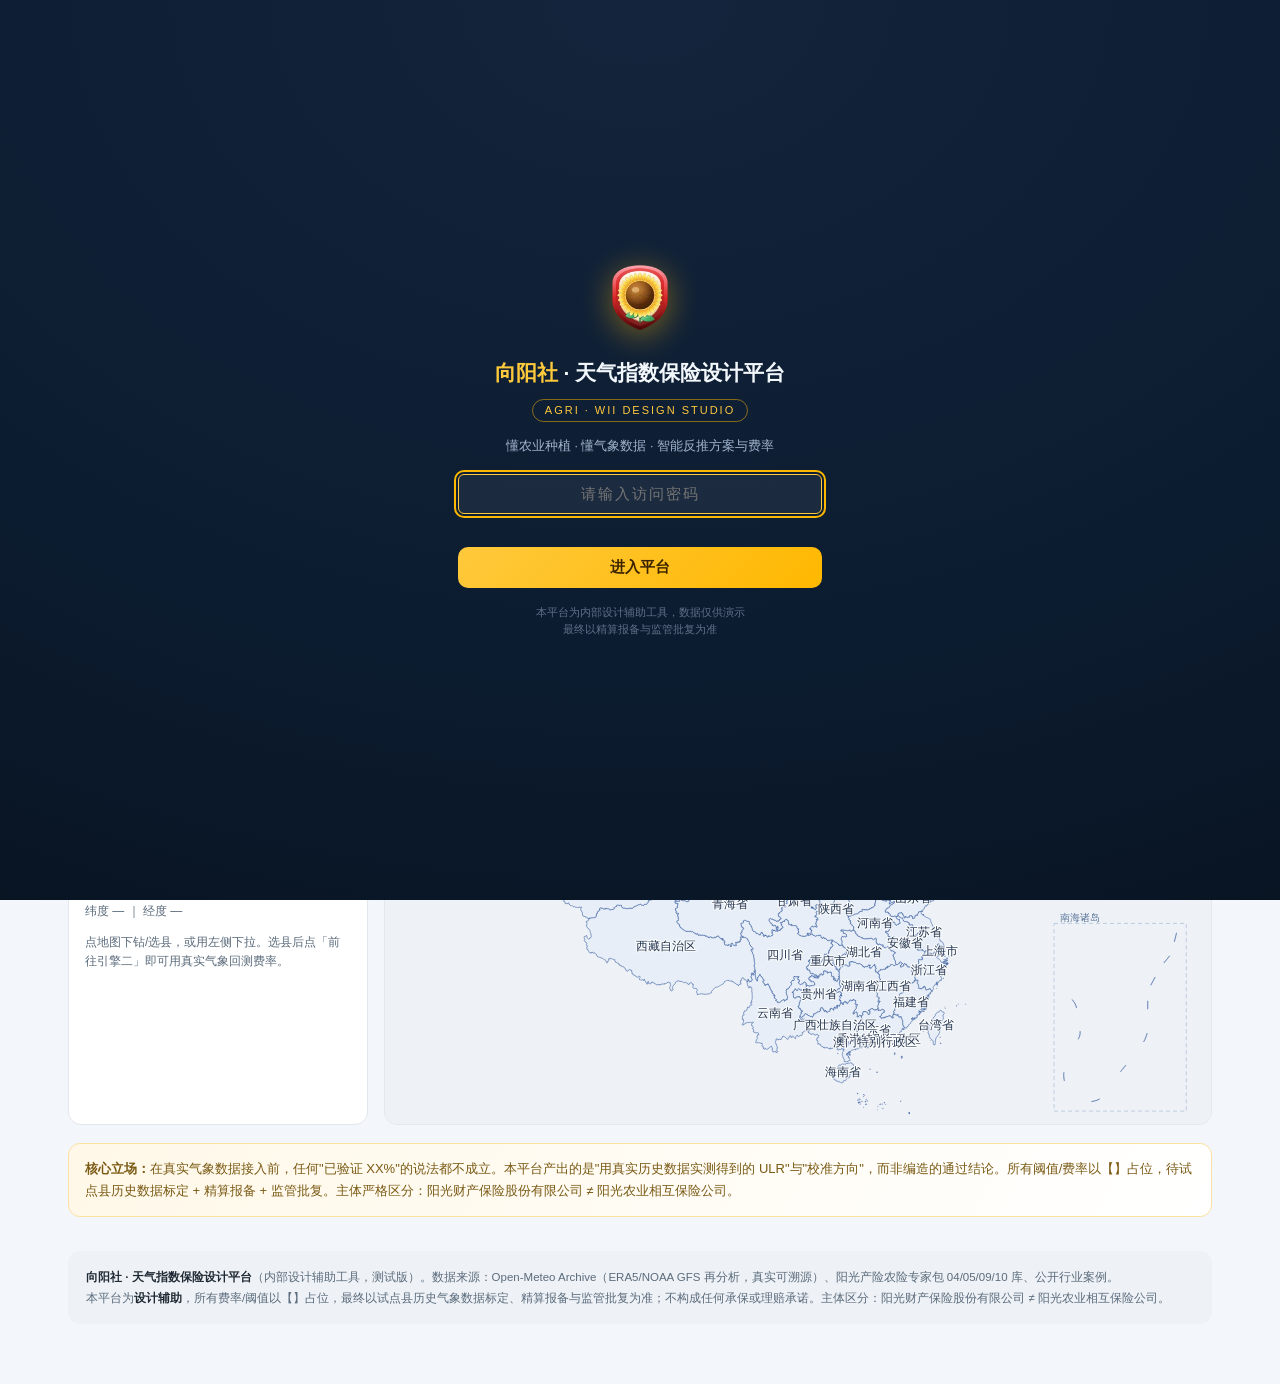
==== commit 75cb931d: "首屏提速：门禁样式与结构内联，到达即显示，不等外部CSS/JS" ====
--- a/index.html
+++ b/index.html
@@ -5,6 +5,37 @@
 <meta name="viewport" content="width=device-width,initial-scale=1,viewport-fit=cover">
 <title>向阳社 · 天气指数保险设计平台</title>
 <meta name="description" content="懂农业种植、懂气象数据：需求反推保险方案、方案测算保险费率">
+<style id="gate-css">
+/* ---- 首屏关键样式（内联）：门禁零依赖即可显示，不必等 app.css ---- */
+:root{
+  --navy:#0c1c30; --navy2:#12263f; --navy3:#1b3354;
+  --gold:#FFC93C; --gold2:#FFB800; --gold-soft:#ffe6a3;
+  --teal:#2e9b8b; --blue:#2f6fb0; --red:#c0392b; --org:#e0792e; --grn:#3b9b6b;
+  --ink:#1f2933; --sub:#5b6b7b; --line:#e3e8ef; --bg:#f3f6fa; --card:#ffffff;
+}
+
+html,body{height:100%;margin:0}
+body{font-family:-apple-system,BlinkMacSystemFont,"PingFang SC","Microsoft YaHei",sans-serif;background:#0c1c30}
+/* ---------- 门禁 ---------- */
+#sfGate{position:fixed;inset:0;z-index:99999;background:radial-gradient(120% 120% at 50% 0%,#13243c 0%,#0c1c30 60%,#081320 100%);
+  display:grid;place-items:center;font-family:inherit}
+.gate-card{width:min(380px,calc(100% - 40px));text-align:center;padding:8px}
+.gate-logo{width:72px;height:72px;filter:drop-shadow(0 6px 16px rgba(255,184,0,.45))}
+.gate-title{color:var(--gold);font-size:21px;font-weight:800;margin:14px 0 6px}
+.gate-title span{color:var(--gold)}
+.gate-title .gate-sub{color:#f2f7fc;font-weight:600}
+.gate-badge{display:inline-block;color:var(--gold);font-size:11px;letter-spacing:2px;border:1px solid rgba(255,184,0,.5);
+  padding:2px 12px;border-radius:999px;margin-bottom:14px}
+.gate-tip{color:#9fb4cc;font-size:12.5px;margin-bottom:18px}
+.gate-input{width:100%;padding:11px 14px;border-radius:10px;border:1px solid rgba(120,170,220,.3);
+  background:rgba(255,255,255,.06);color:#eef4fb;font-size:14.5px;outline:none;text-align:center;letter-spacing:2px}
+.gate-input:focus{border-color:var(--gold)}
+.gate-msg{color:#ff9090;font-size:12px;min-height:18px;margin-top:9px}
+.gate-btn{width:100%;margin-top:6px;padding:11px;border-radius:10px;border:0;cursor:pointer;
+  background:linear-gradient(135deg,var(--gold),var(--gold2));color:#3b2300;font-size:14.5px;font-weight:800}
+.gate-btn:active{transform:translateY(1px)}
+.gate-foot{color:#5d7086;font-size:10.5px;margin-top:16px;line-height:1.6}
+</style>
 <link rel="stylesheet" href="assets/css/app.css">
 <!-- 访问门禁（须最先加载，登录前挡住页面） -->
 <script src="assets/js/gate.js"></script>
@@ -23,10 +54,22 @@
 </style>
 </head>
 <body>
+<div id="sfGate">
+  <div class="gate-card">
+    <img src="assets/img/sunflower-logo.webp" alt="" class="gate-logo">
+    <div class="gate-title">向阳<span>社</span><span class="gate-sub"> · 天气指数保险设计平台</span></div>
+    <div class="gate-badge">AGRI · WII DESIGN STUDIO</div>
+    <div class="gate-tip">懂农业种植 · 懂气象数据 · 智能反推方案与费率</div>
+    <input id="sfGatePw" type="password" autocomplete="current-password" placeholder="请输入访问密码" class="gate-input">
+    <div id="sfGateMsg" class="gate-msg"></div>
+    <button id="sfGateBtn" class="gate-btn">进入平台</button>
+    <div class="gate-foot">本平台为内部设计辅助工具，数据仅供演示<br>最终以精算报备与监管批复为准</div>
+  </div>
+</div>
 
 <header class="topbar">
   <div class="brand">
-    <img class="brand-mark" src="assets/img/sunflower-logo.png" alt="向阳社">
+    <img class="brand-mark" src="assets/img/sunflower-logo.webp" alt="向阳社">
     <div class="brand-txt">
       <div class="bn">向阳<em>社</em><span class="bn-sub"> · 天气指数保险设计平台</span></div>
       <div class="bs">Agri WII Design Studio · 懂种植 · 懂气象</div>
@@ -393,19 +436,15 @@
 </div>
 
 <!-- 脚本：知识库 → 引擎一/二 → 主控 -->
-<script src="assets/js/knowledge.js"></script>
-<script src="assets/js/crops-extra.js"></script>
-<script src="assets/js/phenology.js"></script>
-<script src="assets/js/pheno-data.js"></script>
-<script src="assets/js/pheno-data-batchAB.js"></script>
-<script src="assets/js/engine-reverse.js"></script>
-<script src="assets/js/calibrate.js"></script>
-<script src="assets/js/providers.js"></script>
-<script src="assets/js/qc.js"></script>
-<script src="assets/js/engine-rate.js"></script>
-<script src="assets/js/map.js"></script>
-<script src="assets/js/engine-scenario.js"></script>
-<script src="assets/js/engine-scheme.js"></script>
-<script src="assets/js/app.js"></script>
+<script src="assets/js/app.bundle.js" defer></script>
+
+<script>
+/* Service Worker：第二次打开走本地缓存，秒开。注册失败静默，不影响使用。 */
+if ('serviceWorker' in navigator) {
+  window.addEventListener('load', function () {
+    navigator.serviceWorker.register('sw.js').catch(function () { });
+  });
+}
+</script>
 </body>
 </html>
